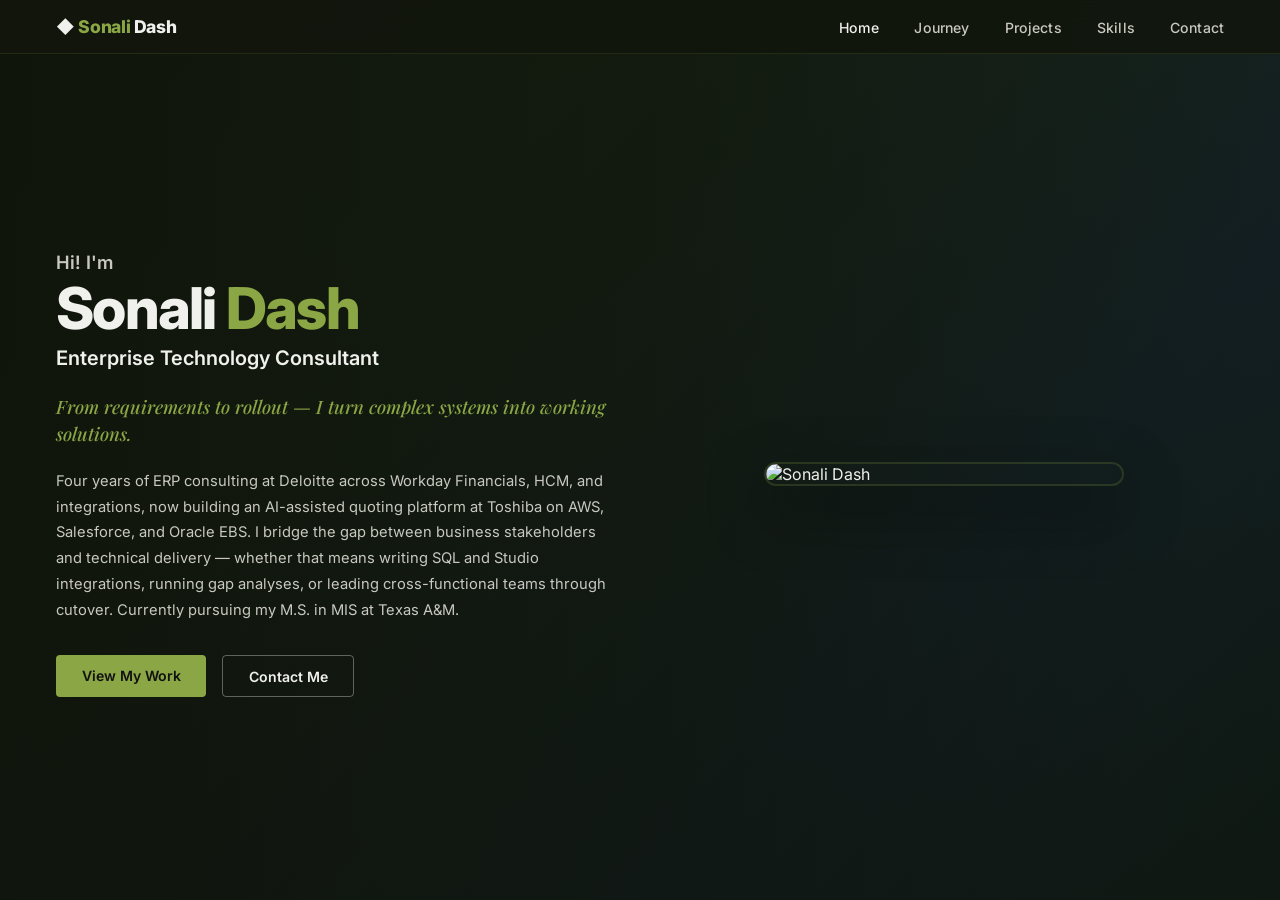
==== index (1).html @ ca088359 "Add files via upload" ====
<!DOCTYPE html>
<html lang="en">
<head>
<meta charset="UTF-8">
<meta name="viewport" content="width=device-width, initial-scale=1.0">
<title>Sonali Dash | Portfolio</title>
<link rel="preconnect" href="https://fonts.googleapis.com">
<link href="https://fonts.googleapis.com/css2?family=Inter:wght@400;500;600;700;800&family=Playfair+Display:ital,wght@0,700;1,500&display=swap" rel="stylesheet">
<style>
  *, *::before, *::after { margin: 0; padding: 0; box-sizing: border-box; }

  :root {
    --accent: #8BA644;       /* olive-green accent like the reference */
    --accent-hover: #A0BD4F;
    --dark: #1a1f14;
    --text-light: #f0f0ec;
    --text-muted: #c8c8c0;
    --nav-bg: rgba(18, 22, 14, 0.92);
  }

  html { scroll-behavior: smooth; }

  body {
    font-family: 'Inter', system-ui, sans-serif;
    color: var(--text-light);
    background: var(--dark);
    -webkit-font-smoothing: antialiased;
  }

  /* ── NAV ── */
  nav {
    position: fixed; top: 0; left: 0; right: 0; z-index: 100;
    display: flex; align-items: center; justify-content: space-between;
    padding: 1rem 3.5rem;
    background: var(--nav-bg);
    backdrop-filter: blur(12px);
    border-bottom: 1px solid rgba(139,166,68,.15);
  }
  .nav-logo {
    font-family: 'Inter', sans-serif;
    font-weight: 800; font-size: 1.1rem; letter-spacing: -0.02em;
    color: var(--text-light); text-decoration: none;
  }
  .nav-logo span { color: var(--accent); }
  .nav-links { display: flex; gap: 2.2rem; list-style: none; }
  .nav-links a {
    color: var(--text-muted); text-decoration: none;
    font-size: 0.88rem; font-weight: 500; letter-spacing: 0.01em;
    transition: color .2s;
  }
  .nav-links a:hover, .nav-links a.active { color: var(--text-light); }

  /* ── HERO ── */
  .hero {
    position: relative;
    min-height: 100vh;
    display: flex; align-items: center;
    overflow: hidden;
  }

  /* Background image layer — REPLACE url() WITH YOUR OWN PHOTO */
  .hero-bg {
    position: absolute; inset: 0; z-index: 0;
    /* ─────────────────────────────────────────────────────
       TO ADD YOUR BACKGROUND IMAGE:
       1. Put your photo in the same folder as this file
          (e.g. "bg-hero.jpg")
       2. Uncomment the next line and update the filename:
       background: url('bg-hero.jpg') center/cover no-repeat;
       ───────────────────────────────────────────────────── */
    background: linear-gradient(135deg, #1a2a12 0%, #1e2e1a 30%, #14232a 70%, #0f1a14 100%);
  }
  .hero-bg::after {
    content: ''; position: absolute; inset: 0;
    background: linear-gradient(90deg, rgba(14,18,10,.88) 0%, rgba(14,18,10,.65) 55%, rgba(14,18,10,.25) 100%);
  }

  .hero-content {
    position: relative; z-index: 2;
    display: grid;
    grid-template-columns: 1fr 1fr;
    align-items: center;
    max-width: 1280px; width: 100%;
    margin: 0 auto;
    padding: 7rem 3.5rem 4rem;
    gap: 3rem;
  }

  .hero-text { max-width: 620px; }

  .hero-greeting {
    font-size: 1.15rem; font-weight: 600;
    color: var(--text-muted);
    margin-bottom: 0.3rem;
  }

  .hero-name {
    font-family: 'Inter', sans-serif;
    font-size: clamp(2.4rem, 4.5vw, 3.6rem);
    font-weight: 800; line-height: 1.1;
    letter-spacing: -0.03em;
    margin-bottom: 0.35rem;
  }
  .hero-name span { color: var(--accent); }

  .hero-role {
    font-size: 1.25rem; font-weight: 600;
    color: var(--text-light);
    margin-bottom: 1.4rem;
  }

  .hero-tagline {
    font-family: 'Playfair Display', serif;
    font-style: italic; font-weight: 500;
    font-size: 1.15rem; line-height: 1.5;
    color: var(--accent);
    margin-bottom: 1.3rem;
  }

  .hero-about {
    font-size: 0.92rem; line-height: 1.75;
    color: var(--text-muted);
    margin-bottom: 2rem;
  }

  .hero-ctas { display: flex; gap: 1rem; flex-wrap: wrap; }
  .btn {
    display: inline-block;
    padding: 0.72rem 1.6rem;
    font-size: 0.88rem; font-weight: 600;
    border-radius: 4px; text-decoration: none;
    transition: all .25s;
    cursor: pointer; border: none;
  }
  .btn-primary {
    background: var(--accent); color: #111;
  }
  .btn-primary:hover { background: var(--accent-hover); }
  .btn-secondary {
    background: transparent; color: var(--text-light);
    border: 1.5px solid rgba(240,240,236,.35);
  }
  .btn-secondary:hover { border-color: var(--accent); color: var(--accent); }

  /* Profile photo area — right side */
  .hero-photo {
    display: flex; justify-content: center; align-items: center;
  }
  .hero-photo-placeholder {
    width: 340px; height: 420px;
    border-radius: 12px;
    border: 2px dashed rgba(139,166,68,.35);
    display: flex; align-items: center; justify-content: center;
    color: var(--text-muted); font-size: 0.82rem; text-align: center;
    padding: 1.5rem;
    background: rgba(139,166,68,.04);
  }
  .hero-photo-img {
    width: 360px; max-width: 100%; height: auto;
    border-radius: 14px;
    object-fit: cover;
    box-shadow: 0 24px 64px rgba(0,0,0,.45);
    border: 2px solid rgba(139,166,68,.2);
  }
  /* ─────────────────────────────────────────────────────
     TO ADD YOUR PROFILE PHOTO:
     1. Put your photo (e.g. "profile.png") in the folder
     2. Replace the .hero-photo-placeholder div with:
        <img src="profile.png" alt="Sonali Dash"
             style="width:340px; height:auto; border-radius:12px;
                    object-fit:cover; box-shadow:0 20px 60px rgba(0,0,0,.4);">
     ───────────────────────────────────────────────────── */

  /* ── RESPONSIVE ── */
  @media (max-width: 900px) {
    nav { padding: 1rem 1.5rem; }
    .nav-links { gap: 1.2rem; }
    .hero-content {
      grid-template-columns: 1fr;
      padding: 6rem 1.5rem 3rem;
      text-align: left;
    }
    .hero-photo { display: none; }
  }
  @media (max-width: 600px) {
    .nav-links { display: none; }
    .hero-name { font-size: 2rem; }
    .hero-content { padding: 5.5rem 1.2rem 2rem; }
  }
</style>
</head>
<body>

<!-- NAV -->
<nav>
  <a href="#" class="nav-logo">&#9670; <span>Sonali</span> Dash</a>
  <ul class="nav-links">
    <li><a href="#" class="active">Home</a></li>
    <li><a href="#">Journey</a></li>
    <li><a href="#">Projects</a></li>
    <li><a href="#">Skills</a></li>
    <li><a href="#">Contact</a></li>
  </ul>
</nav>

<!-- HERO / ABOUT -->
<section class="hero">
  <div class="hero-bg"></div>
  <div class="hero-content">
    <div class="hero-text">
      <p class="hero-greeting">Hi! I'm</p>
      <h1 class="hero-name">Sonali <span>Dash</span></h1>
      <p class="hero-role">Enterprise Technology Consultant</p>

      <p class="hero-tagline">
        From requirements to rollout &mdash; I turn complex systems into working solutions.
      </p>

      <p class="hero-about">
        Four years of ERP consulting at Deloitte across Workday Financials, HCM, and integrations, now building an AI-assisted quoting platform at Toshiba on AWS, Salesforce, and Oracle EBS. I bridge the gap between business stakeholders and technical delivery &mdash; whether that means writing SQL and Studio integrations, running gap analyses, or leading cross-functional teams through cutover. Currently pursuing my M.S. in MIS at Texas A&amp;M.
      </p>

      <div class="hero-ctas">
        <a href="#" class="btn btn-primary">View My Work</a>
        <a href="#" class="btn btn-secondary">Contact Me</a>
      </div>
    </div>

    <div class="hero-photo">
      <img src="public/profile.jpeg" alt="Sonali Dash"
           class="hero-photo-img">
    </div>
  </div>
</section>

</body>
</html>
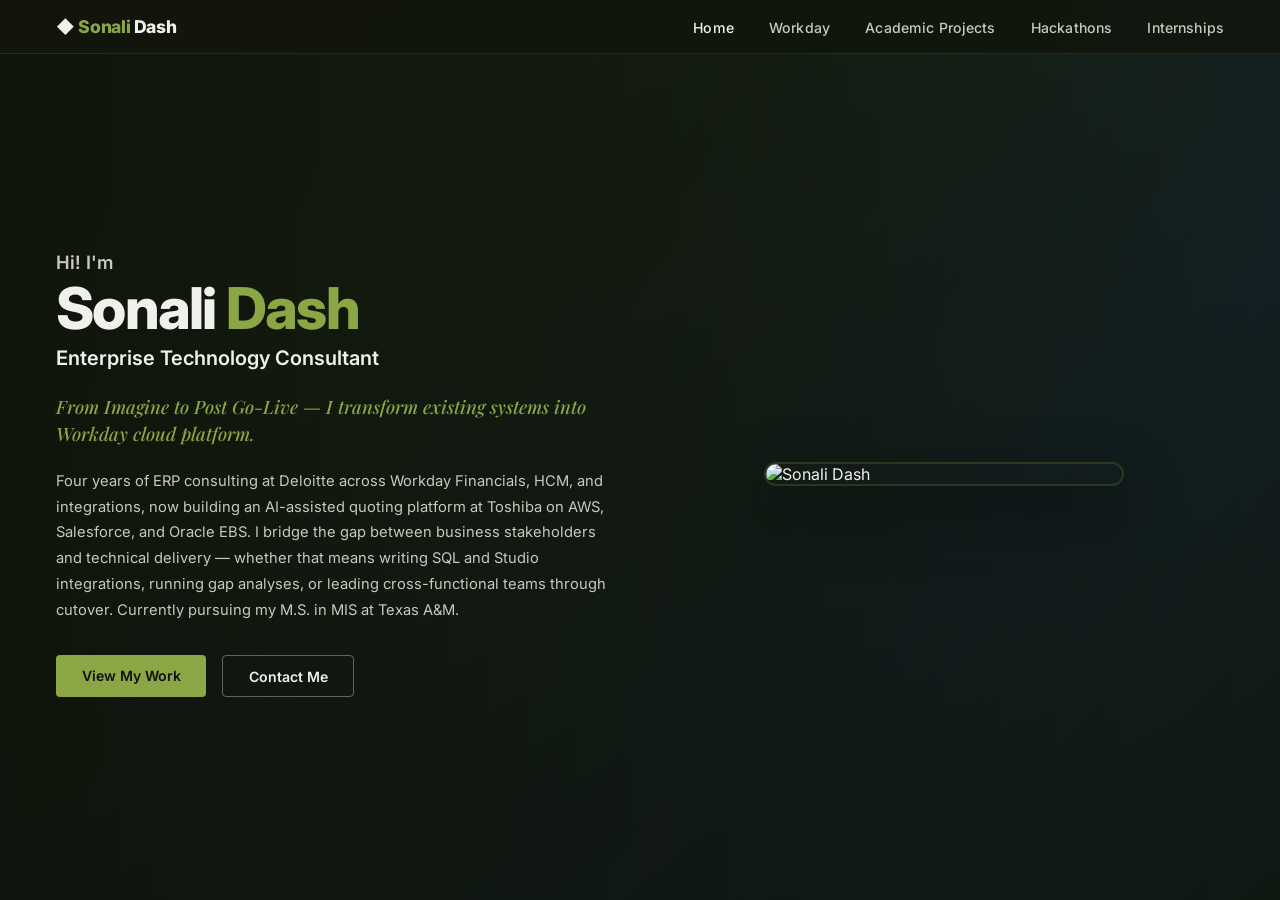
==== commit 4fc647eb: "Update index (1).html" ====
--- a/index (1).html
+++ b/index (1).html
@@ -10,7 +10,7 @@
   *, *::before, *::after { margin: 0; padding: 0; box-sizing: border-box; }
 
   :root {
-    --accent: #8BA644;       /* olive-green accent like the reference */
+    --accent: #8BA644;
     --accent-hover: #A0BD4F;
     --dark: #1a1f14;
     --text-light: #f0f0ec;
@@ -27,7 +27,7 @@
     -webkit-font-smoothing: antialiased;
   }
 
-  /* ── NAV ── */
+  /* -- NAV -- */
   nav {
     position: fixed; top: 0; left: 0; right: 0; z-index: 100;
     display: flex; align-items: center; justify-content: space-between;
@@ -50,7 +50,7 @@
   }
   .nav-links a:hover, .nav-links a.active { color: var(--text-light); }
 
-  /* ── HERO ── */
+  /* -- HERO -- */
   .hero {
     position: relative;
     min-height: 100vh;
@@ -58,16 +58,8 @@
     overflow: hidden;
   }
 
-  /* Background image layer — REPLACE url() WITH YOUR OWN PHOTO */
   .hero-bg {
     position: absolute; inset: 0; z-index: 0;
-    /* ─────────────────────────────────────────────────────
-       TO ADD YOUR BACKGROUND IMAGE:
-       1. Put your photo in the same folder as this file
-          (e.g. "bg-hero.jpg")
-       2. Uncomment the next line and update the filename:
-       background: url('bg-hero.jpg') center/cover no-repeat;
-       ───────────────────────────────────────────────────── */
     background: linear-gradient(135deg, #1a2a12 0%, #1e2e1a 30%, #14232a 70%, #0f1a14 100%);
   }
   .hero-bg::after {
@@ -142,18 +134,9 @@
   }
   .btn-secondary:hover { border-color: var(--accent); color: var(--accent); }
 
-  /* Profile photo area — right side */
+  /* Profile photo */
   .hero-photo {
     display: flex; justify-content: center; align-items: center;
-  }
-  .hero-photo-placeholder {
-    width: 340px; height: 420px;
-    border-radius: 12px;
-    border: 2px dashed rgba(139,166,68,.35);
-    display: flex; align-items: center; justify-content: center;
-    color: var(--text-muted); font-size: 0.82rem; text-align: center;
-    padding: 1.5rem;
-    background: rgba(139,166,68,.04);
   }
   .hero-photo-img {
     width: 360px; max-width: 100%; height: auto;
@@ -162,16 +145,8 @@
     box-shadow: 0 24px 64px rgba(0,0,0,.45);
     border: 2px solid rgba(139,166,68,.2);
   }
-  /* ─────────────────────────────────────────────────────
-     TO ADD YOUR PROFILE PHOTO:
-     1. Put your photo (e.g. "profile.png") in the folder
-     2. Replace the .hero-photo-placeholder div with:
-        <img src="profile.png" alt="Sonali Dash"
-             style="width:340px; height:auto; border-radius:12px;
-                    object-fit:cover; box-shadow:0 20px 60px rgba(0,0,0,.4);">
-     ───────────────────────────────────────────────────── */
-
-  /* ── RESPONSIVE ── */
+
+  /* -- RESPONSIVE -- */
   @media (max-width: 900px) {
     nav { padding: 1rem 1.5rem; }
     .nav-links { gap: 1.2rem; }
@@ -196,10 +171,10 @@
   <a href="#" class="nav-logo">&#9670; <span>Sonali</span> Dash</a>
   <ul class="nav-links">
     <li><a href="#" class="active">Home</a></li>
-    <li><a href="#">Journey</a></li>
-    <li><a href="#">Projects</a></li>
-    <li><a href="#">Skills</a></li>
-    <li><a href="#">Contact</a></li>
+    <li><a href="#">Workday</a></li>
+    <li><a href="#">Academic Projects</a></li>
+    <li><a href="#">Hackathons</a></li>
+    <li><a href="#">Internships</a></li>
   </ul>
 </nav>
 
@@ -213,7 +188,7 @@
       <p class="hero-role">Enterprise Technology Consultant</p>
 
       <p class="hero-tagline">
-        From requirements to rollout &mdash; I turn complex systems into working solutions.
+        From Imagine to Post Go-Live &mdash; I transform existing systems into Workday cloud platform.
       </p>
 
       <p class="hero-about">
